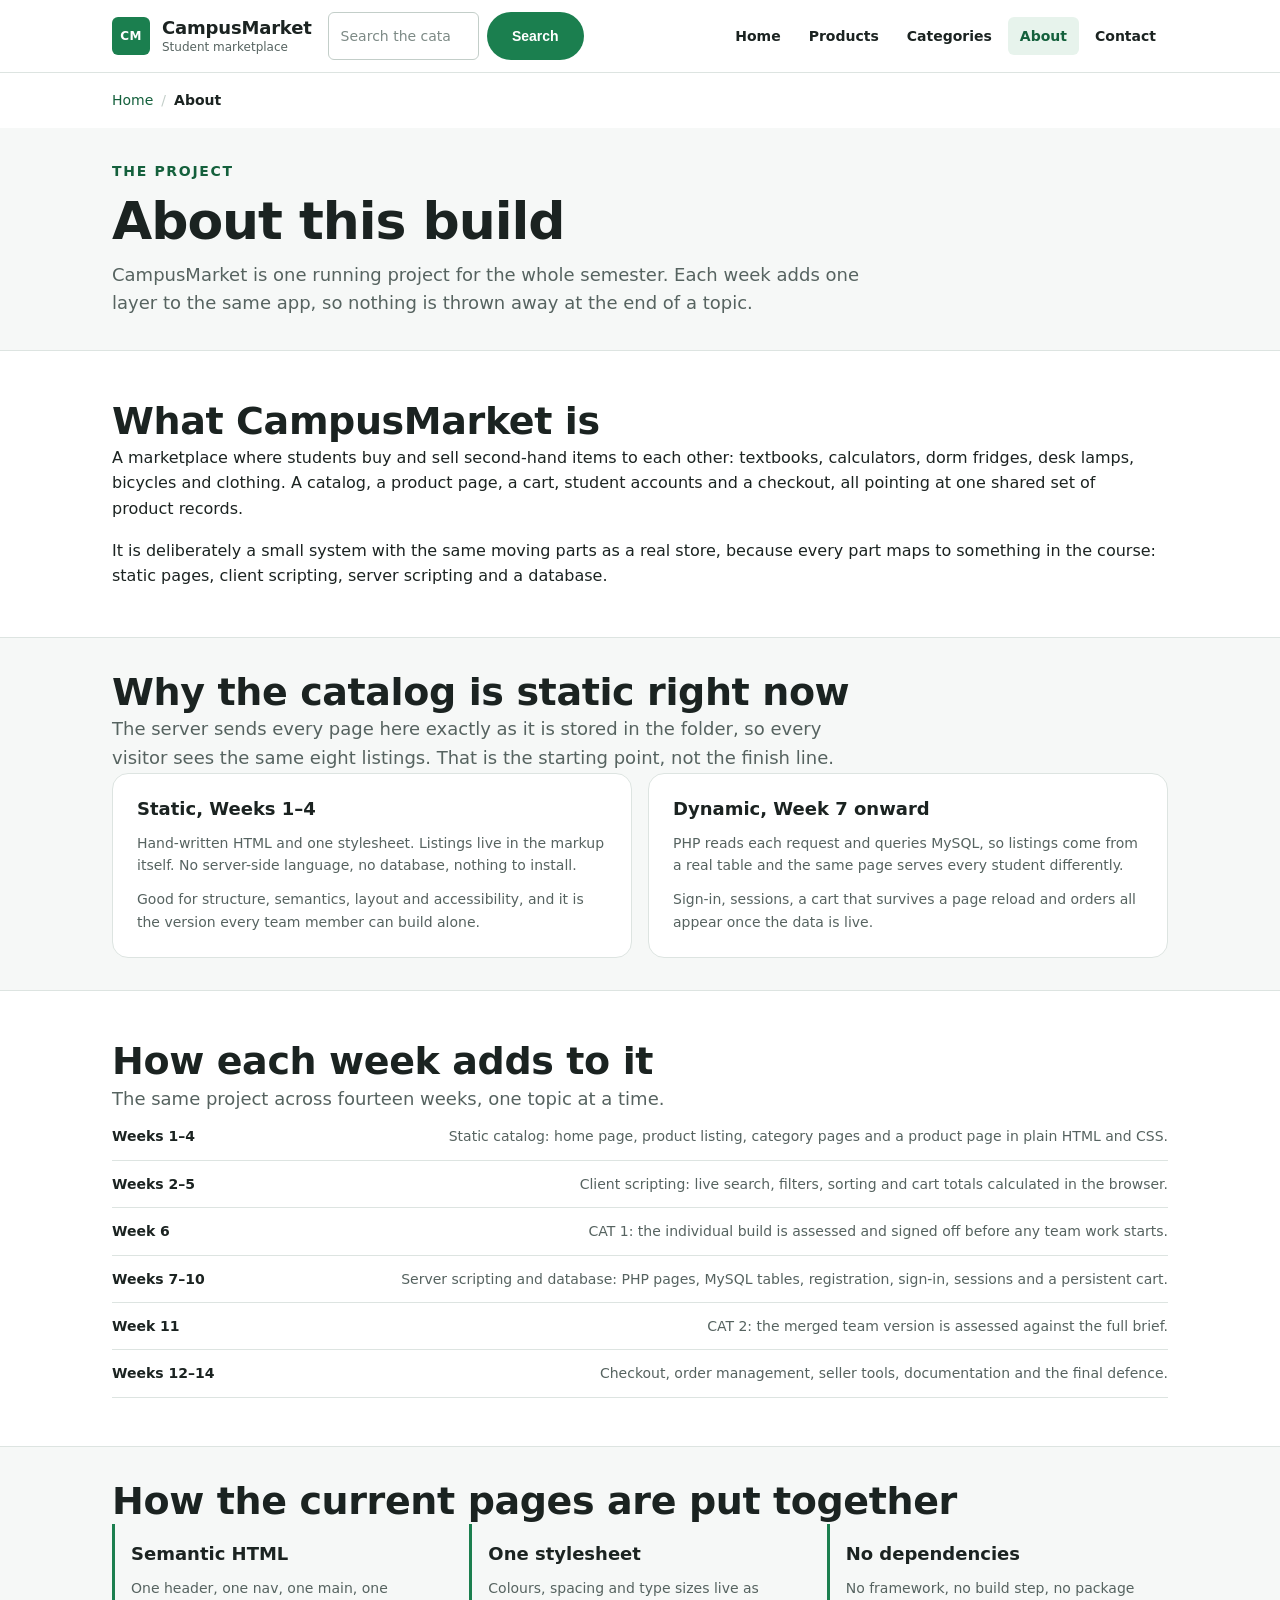
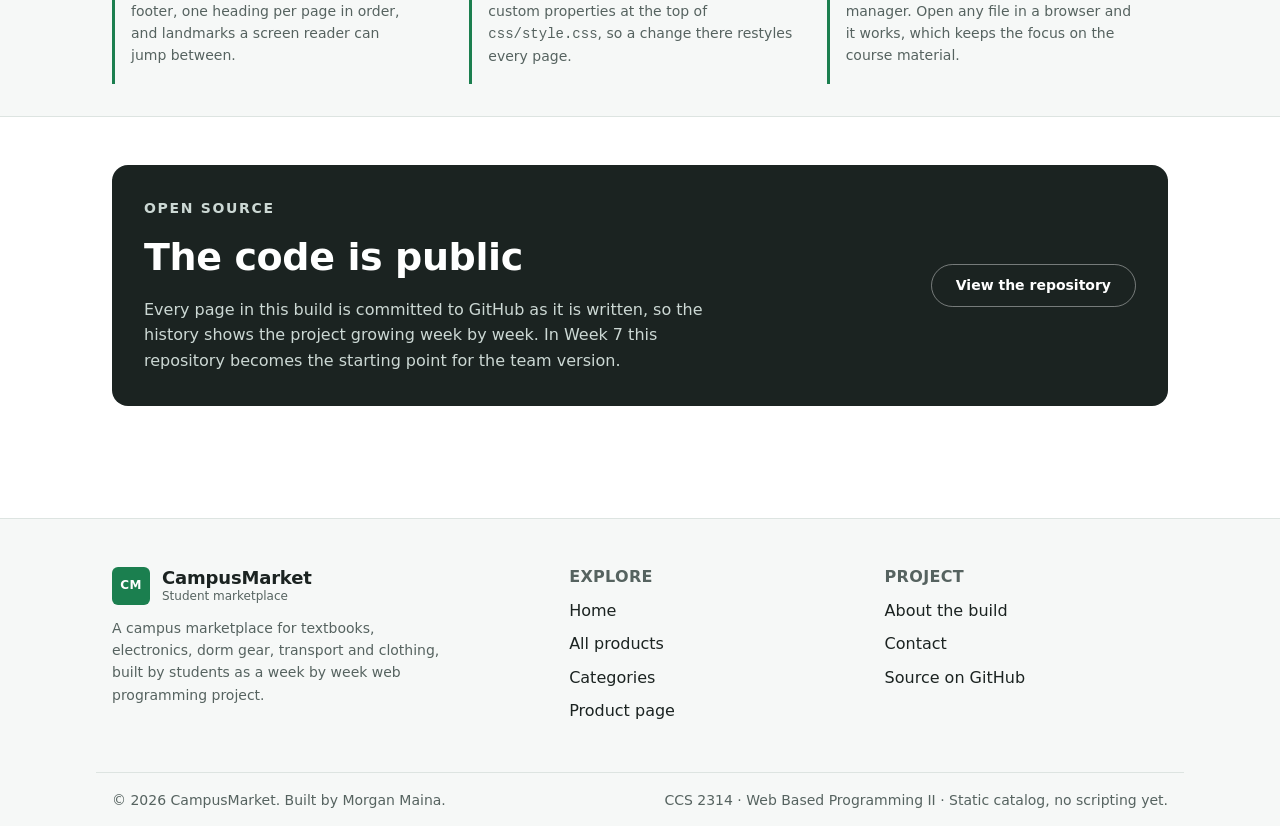
==== about.html @ 585a8e01 "CampusMarket: the Week 1-4 static catalog Initial commit of the rebuilt project: ten hand-written pa" ====
<!DOCTYPE html>
<html lang="en">
<head>
  <meta charset="utf-8">
  <meta name="viewport" content="width=device-width, initial-scale=1">
  <title>About the build | CampusMarket</title>
  <meta name="description" content="How CampusMarket is built week by week, and why the catalog is static HTML and CSS right now.">
  <link rel="stylesheet" href="css/style.css">
</head>
<body>
  <a class="skip-link" href="#main">Skip to main content</a>

  <header class="site-header">
    <div class="container site-header__inner">
      <a class="brand" href="index.html">
        <span class="brand__mark" aria-hidden="true">CM</span>
        <span>
          <span class="brand__name">CampusMarket</span>
          <span class="brand__tag">Student marketplace</span>
        </span>
      </a>

      <form class="header-search" role="search" action="products.html" method="get">
        <label class="visually-hidden" for="site-search">Search listings</label>
        <input class="input" id="site-search" name="q" type="search" placeholder="Search the catalog">
        <button class="btn btn--primary" type="submit">Search</button>
      </form>

      <nav class="site-nav" aria-label="Primary">
        <ul class="site-nav__list">
          <li><a class="site-nav__link" href="index.html">Home</a></li>
          <li><a class="site-nav__link" href="products.html">Products</a></li>
          <li><a class="site-nav__link" href="products.html#categories">Categories</a></li>
          <li><a class="site-nav__link" href="about.html" aria-current="page">About</a></li>
          <li><a class="site-nav__link" href="contact.html">Contact</a></li>
        </ul>
      </nav>
    </div>
  </header>

  <div class="container">
    <nav class="breadcrumb" aria-label="Breadcrumb">
      <ol class="breadcrumb__list">
        <li><a href="index.html">Home</a></li>
        <li aria-current="page">About</li>
      </ol>
    </nav>
  </div>

  <main id="main">
    <section class="page-head">
      <div class="container page-head__inner">
        <p class="eyebrow">The project</p>
        <h1>About this build</h1>
        <p class="lead">CampusMarket is one running project for the whole semester. Each week adds
          one layer to the same app, so nothing is thrown away at the end of a topic.</p>
      </div>
    </section>

    <section class="section" aria-labelledby="what-title">
      <div class="container">
        <h2 id="what-title">What CampusMarket is</h2>
        <div class="prose">
          <p>A marketplace where students buy and sell second-hand items to each other:
            textbooks, calculators, dorm fridges, desk lamps, bicycles and clothing. A catalog, a
            product page, a cart, student accounts and a checkout, all pointing at one shared set
            of product records.</p>
          <p>It is deliberately a small system with the same moving parts as a real store, because
            every part maps to something in the course: static pages, client scripting, server
            scripting and a database.</p>
        </div>
      </div>
    </section>

    <section class="section section--tight section--surface" aria-labelledby="static-title">
      <div class="container">
        <h2 id="static-title">Why the catalog is static right now</h2>
        <p class="lead">The server sends every page here exactly as it is stored in the folder, so
          every visitor sees the same eight listings. That is the starting point, not the finish
          line.</p>

        <div class="grid grid--2">
          <article class="card">
            <h3 class="card__title">Static, Weeks 1&ndash;4</h3>
            <p class="card__text">Hand-written HTML and one stylesheet. Listings live in the
              markup itself. No server-side language, no database, nothing to install.</p>
            <p class="card__text">Good for structure, semantics, layout and accessibility, and it
              is the version every team member can build alone.</p>
          </article>

          <article class="card">
            <h3 class="card__title">Dynamic, Week 7 onward</h3>
            <p class="card__text">PHP reads each request and queries MySQL, so listings come from
              a real table and the same page serves every student differently.</p>
            <p class="card__text">Sign-in, sessions, a cart that survives a page reload and orders
              all appear once the data is live.</p>
          </article>
        </div>
      </div>
    </section>

    <section class="section" aria-labelledby="roadmap-title">
      <div class="container">
        <h2 id="roadmap-title">How each week adds to it</h2>
        <p class="lead">The same project across fourteen weeks, one topic at a time.</p>

        <dl class="detail-list">
          <div>
            <dt>Weeks 1&ndash;4</dt>
            <dd>Static catalog: home page, product listing, category pages and a product page in plain HTML and CSS.</dd>
          </div>
          <div>
            <dt>Weeks 2&ndash;5</dt>
            <dd>Client scripting: live search, filters, sorting and cart totals calculated in the browser.</dd>
          </div>
          <div>
            <dt>Week 6</dt>
            <dd>CAT 1: the individual build is assessed and signed off before any team work starts.</dd>
          </div>
          <div>
            <dt>Weeks 7&ndash;10</dt>
            <dd>Server scripting and database: PHP pages, MySQL tables, registration, sign-in, sessions and a persistent cart.</dd>
          </div>
          <div>
            <dt>Week 11</dt>
            <dd>CAT 2: the merged team version is assessed against the full brief.</dd>
          </div>
          <div>
            <dt>Weeks 12&ndash;14</dt>
            <dd>Checkout, order management, seller tools, documentation and the final defence.</dd>
          </div>
        </dl>
      </div>
    </section>

    <section class="section section--tight section--surface" aria-labelledby="how-title">
      <div class="container">
        <h2 id="how-title">How the current pages are put together</h2>

        <div class="grid grid--3">
          <div class="promise">
            <p class="promise__title">Semantic HTML</p>
            <p class="promise__text">One header, one nav, one main, one footer, one heading per
              page in order, and landmarks a screen reader can jump between.</p>
          </div>
          <div class="promise">
            <p class="promise__title">One stylesheet</p>
            <p class="promise__text">Colours, spacing and type sizes live as custom properties at
              the top of <code>css/style.css</code>, so a change there restyles every page.</p>
          </div>
          <div class="promise">
            <p class="promise__title">No dependencies</p>
            <p class="promise__text">No framework, no build step, no package manager. Open any
              file in a browser and it works, which keeps the focus on the course material.</p>
          </div>
        </div>
      </div>
    </section>

    <section class="section" aria-labelledby="open-title">
      <div class="container">
        <div class="callout">
          <div class="stack">
            <p class="eyebrow">Open source</p>
            <h2 id="open-title">The code is public</h2>
            <p>Every page in this build is committed to GitHub as it is written, so the history
              shows the project growing week by week. In Week 7 this repository becomes the
              starting point for the team version.</p>
          </div>
          <a class="btn btn--secondary" href="https://github.com/webstar2005/campusmarket-Morgan-Maina">View the repository</a>
        </div>
      </div>
    </section>
  </main>

  <footer class="site-footer">
    <div class="container site-footer__inner">
      <div class="site-footer__about">
        <a class="brand" href="index.html">
          <span class="brand__mark" aria-hidden="true">CM</span>
          <span>
            <span class="brand__name">CampusMarket</span>
            <span class="brand__tag">Student marketplace</span>
          </span>
        </a>
        <p>A campus marketplace for textbooks, electronics, dorm gear, transport and
          clothing, built by students as a week by week web programming project.</p>
      </div>

      <nav aria-labelledby="footer-explore">
        <h2 id="footer-explore">Explore</h2>
        <ul>
          <li><a href="index.html">Home</a></li>
          <li><a href="products.html">All products</a></li>
          <li><a href="products.html#categories">Categories</a></li>
          <li><a href="product.html">Product page</a></li>
        </ul>
      </nav>

      <nav aria-labelledby="footer-project">
        <h2 id="footer-project">Project</h2>
        <ul>
          <li><a href="about.html">About the build</a></li>
          <li><a href="contact.html">Contact</a></li>
          <li><a href="https://github.com/webstar2005/campusmarket-Morgan-Maina">Source on GitHub</a></li>
        </ul>
      </nav>
    </div>

    <div class="container site-footer__bottom">
      <p>&copy; 2026 CampusMarket. Built by Morgan Maina.</p>
      <p>CCS 2314 &middot; Web Based Programming II &middot; Static catalog, no scripting yet.</p>
    </div>
  </footer>
</body>
</html>
---- css/style.css ----
:root {
  --color-bg: #ffffff;
  --color-surface: #f6f8f7;
  --color-surface-alt: #eef2f0;
  --color-border: #dde4e1;
  --color-border-strong: #c3cec9;
  --color-ink: #1b2321;
  --color-ink-muted: #566360;
  --color-ink-soft: #7d8a86;
  --color-primary: #1b7f4f;
  --color-primary-strong: #14603c;
  --color-primary-soft: #e7f3ec;
  --color-accent: #a8481a;
  --color-accent-soft: #fbeee6;
  --color-info-soft: #e6eefb;
  --color-info-ink: #1b3a5c;
  --color-focus: #0b4f97;
  --color-on-dark: #ffffff;
  --color-on-dark-muted: #ccd8d4;

  --font-sans: "Segoe UI", system-ui, -apple-system, "Helvetica Neue", Arial, sans-serif;

  --step--1: 0.875rem;
  --step-0: 1rem;
  --step-1: 1.125rem;
  --step-2: 1.375rem;
  --step-3: clamp(1.5rem, 1.28rem + 1.1vw, 1.75rem);
  --step-4: clamp(1.75rem, 1.42rem + 1.65vw, 2.375rem);
  --step-5: clamp(2.125rem, 1.6rem + 2.6vw, 3.25rem);

  --space-1: 0.25rem;
  --space-2: 0.5rem;
  --space-3: 0.75rem;
  --space-4: 1rem;
  --space-5: 1.5rem;
  --space-6: 2rem;
  --space-7: 3rem;
  --space-8: 4rem;

  --radius-sm: 0.375rem;
  --radius: 0.625rem;
  --radius-lg: 1rem;
  --radius-pill: 999px;

  --shadow-sm: 0 1px 2px rgba(27, 35, 33, 0.08);
  --shadow-md: 0 6px 16px rgba(27, 35, 33, 0.08);
  --shadow-lg: 0 14px 32px rgba(27, 35, 33, 0.1);

  --container: 68rem;
  --measure: 66ch;
  --transition: 160ms ease;
}

*,
*::before,
*::after {
  box-sizing: border-box;
}

* {
  margin: 0;
}

html {
  -webkit-text-size-adjust: 100%;
  scroll-behavior: smooth;
}

@media (prefers-reduced-motion: reduce) {
  html {
    scroll-behavior: auto;
  }

  *,
  *::before,
  *::after {
    transition-duration: 0.01ms !important;
  }
}

body {
  min-height: 100vh;
  display: flex;
  flex-direction: column;
  background: var(--color-bg);
  color: var(--color-ink);
  font-family: var(--font-sans);
  font-size: var(--step-0);
  line-height: 1.6;
}

main {
  flex: 1 0 auto;
}

img,
svg {
  display: block;
  max-width: 100%;
  height: auto;
}

a {
  color: var(--color-primary-strong);
  text-underline-offset: 0.2em;
}

a:hover {
  color: var(--color-primary);
}

:focus-visible {
  outline: 3px solid var(--color-focus);
  outline-offset: 2px;
  border-radius: var(--radius-sm);
}

h1,
h2,
h3,
h4 {
  line-height: 1.2;
  font-weight: 700;
  text-wrap: balance;
}

h1 {
  font-size: var(--step-5);
  letter-spacing: -0.02em;
}

h2 {
  font-size: var(--step-4);
  letter-spacing: -0.01em;
}

h3 {
  font-size: var(--step-2);
}

h4 {
  font-size: var(--step-1);
}

p {
  text-wrap: pretty;
}

.lead {
  max-width: var(--measure);
  font-size: var(--step-1);
  color: var(--color-ink-muted);
}

.prose > * + * {
  margin-top: var(--space-4);
}

.prose h2,
.prose h3 {
  margin-top: var(--space-6);
}

.prose ul {
  padding-left: 1.25rem;
}

.eyebrow {
  font-size: var(--step--1);
  font-weight: 700;
  letter-spacing: 0.12em;
  text-transform: uppercase;
  color: var(--color-primary-strong);
}

.text-muted {
  color: var(--color-ink-muted);
}

.container {
  width: 100%;
  max-width: var(--container);
  margin-inline: auto;
  padding-inline: var(--space-4);
}

.section {
  padding-block: var(--space-7);
}

.section--tight {
  padding-block: var(--space-6);
}

.section--surface {
  background: var(--color-surface);
  border-block: 1px solid var(--color-border);
}

.section__head {
  max-width: var(--measure);
  display: grid;
  gap: var(--space-2);
  margin-bottom: var(--space-5);
}

.section__head p {
  color: var(--color-ink-muted);
}

.section__head--split {
  max-width: none;
  display: flex;
  flex-wrap: wrap;
  align-items: end;
  justify-content: space-between;
  gap: var(--space-4);
}

.grid {
  display: grid;
  gap: var(--space-4);
}

.grid--2 {
  grid-template-columns: repeat(auto-fit, minmax(17rem, 1fr));
}

.grid--3 {
  grid-template-columns: repeat(auto-fit, minmax(15rem, 1fr));
}

.grid--4 {
  grid-template-columns: repeat(auto-fit, minmax(13rem, 1fr));
}

.stack > * + * {
  margin-top: var(--space-4);
}

.cluster {
  display: flex;
  flex-wrap: wrap;
  align-items: center;
  gap: var(--space-3);
  padding: 0;
  list-style: none;
}

.title-sm {
  font-size: var(--step-1);
  font-weight: 700;
}

.page-head {
  background: var(--color-surface);
  border-bottom: 1px solid var(--color-border);
}

.page-head__inner {
  display: grid;
  gap: var(--space-2);
  padding-block: var(--space-6);
}

.results-bar {
  display: flex;
  flex-wrap: wrap;
  align-items: center;
  justify-content: space-between;
  gap: var(--space-3);
  padding-block: var(--space-4);
  color: var(--color-ink-muted);
  font-size: var(--step--1);
}

.filters {
  display: grid;
  grid-template-columns: repeat(auto-fit, minmax(12rem, 1fr));
  align-items: end;
  gap: var(--space-4);
  padding: var(--space-4);
  background: var(--color-surface);
  border: 1px solid var(--color-border);
  border-radius: var(--radius-lg);
}

.filters__actions {
  display: flex;
  flex-wrap: wrap;
  gap: var(--space-2);
}

.skip-link {
  position: absolute;
  top: -6rem;
  left: var(--space-4);
  z-index: 20;
  padding: var(--space-3) var(--space-4);
  border-radius: var(--radius);
  background: var(--color-ink);
  color: var(--color-on-dark);
  font-weight: 700;
  text-decoration: none;
}

.skip-link:focus {
  top: var(--space-3);
  color: var(--color-on-dark);
}

.visually-hidden {
  position: absolute;
  width: 1px;
  height: 1px;
  margin: -1px;
  padding: 0;
  overflow: hidden;
  clip: rect(0 0 0 0);
  white-space: nowrap;
  border: 0;
}

.site-header {
  position: sticky;
  top: 0;
  z-index: 5;
  background: var(--color-bg);
  border-bottom: 1px solid var(--color-border);
}

.site-header__inner {
  display: flex;
  flex-wrap: wrap;
  align-items: center;
  gap: var(--space-4);
  padding-block: var(--space-3);
}

.brand {
  display: flex;
  align-items: center;
  gap: var(--space-3);
  color: var(--color-ink);
  text-decoration: none;
}

.brand__mark {
  width: 2.375rem;
  height: 2.375rem;
  display: grid;
  place-items: center;
  border-radius: var(--radius-sm);
  background: var(--color-primary);
  color: var(--color-on-dark);
  font-size: 0.75rem;
  font-weight: 800;
  letter-spacing: 0.04em;
}

.brand__name {
  display: block;
  font-size: var(--step-1);
  font-weight: 800;
  letter-spacing: -0.01em;
  line-height: 1.25;
}

.brand__tag {
  display: block;
  font-size: 0.75rem;
  font-weight: 500;
  color: var(--color-ink-muted);
  line-height: 1.25;
}

.site-nav {
  margin-inline-start: auto;
}

.site-nav__list {
  display: flex;
  flex-wrap: wrap;
  gap: var(--space-1);
  padding: 0;
  list-style: none;
}

.site-nav__link {
  display: block;
  padding: var(--space-2) var(--space-3);
  border-radius: var(--radius-sm);
  color: var(--color-ink);
  font-size: var(--step--1);
  font-weight: 600;
  text-decoration: none;
}

.site-nav__link:hover {
  background: var(--color-surface-alt);
  color: var(--color-ink);
}

.site-nav__link[aria-current="page"] {
  background: var(--color-primary-soft);
  color: var(--color-primary-strong);
}

.header-search {
  display: flex;
  gap: var(--space-2);
  width: 100%;
}

@media (min-width: 64rem) {
  .header-search {
    width: 16rem;
  }
}

.btn {
  display: inline-flex;
  align-items: center;
  justify-content: center;
  gap: var(--space-2);
  padding: var(--space-3) var(--space-5);
  border: 1px solid transparent;
  border-radius: var(--radius-pill);
  font-size: var(--step--1);
  font-weight: 700;
  line-height: 1.2;
  text-decoration: none;
  cursor: pointer;
  transition: background-color var(--transition), color var(--transition),
    border-color var(--transition), transform var(--transition);
}

.btn:active {
  transform: translateY(1px);
}

.btn--primary {
  background: var(--color-primary);
  color: var(--color-on-dark);
}

.btn--primary:hover {
  background: var(--color-primary-strong);
  color: var(--color-on-dark);
}

.btn--secondary {
  background: var(--color-bg);
  border-color: var(--color-border-strong);
  color: var(--color-primary-strong);
}

.btn--secondary:hover {
  background: var(--color-surface-alt);
  color: var(--color-primary-strong);
}

.btn--ghost {
  background: transparent;
  border-color: var(--color-border);
  color: var(--color-ink);
}

.btn--ghost:hover {
  background: var(--color-surface-alt);
  color: var(--color-ink);
}

.hero {
  background: linear-gradient(180deg, var(--color-primary-soft), var(--color-bg));
  border-bottom: 1px solid var(--color-border);
}

.hero__inner {
  display: grid;
  gap: var(--space-6);
  align-items: center;
  padding-block: var(--space-7);
}

@media (min-width: 60rem) {
  .hero__inner {
    grid-template-columns: 1.1fr 0.9fr;
  }
}

.hero__content {
  display: grid;
  gap: var(--space-4);
  justify-items: start;
}

.hero h1 {
  max-width: 17ch;
}

.hero__actions {
  display: flex;
  flex-wrap: wrap;
  gap: var(--space-3);
}

.hero__stats {
  display: flex;
  flex-wrap: wrap;
  gap: var(--space-5);
  padding: 0;
  color: var(--color-ink-muted);
  list-style: none;
}

.stat__value {
  display: block;
  color: var(--color-ink);
  font-size: var(--step-3);
  font-weight: 800;
  letter-spacing: -0.02em;
  line-height: 1.2;
}

.stat__label {
  font-size: var(--step--1);
}

.hero__panel {
  display: grid;
  gap: var(--space-3);
  padding: var(--space-4);
  background: var(--color-bg);
  border: 1px solid var(--color-border);
  border-radius: var(--radius-lg);
  box-shadow: var(--shadow-md);
}

.hero__panel-bar {
  display: flex;
  align-items: center;
  gap: var(--space-2);
  font-size: var(--step--1);
  color: var(--color-ink-muted);
}

.hero__panel-bar::before {
  content: "";
  width: 0.5rem;
  height: 0.5rem;
  border-radius: 50%;
  background: var(--color-border-strong);
}

.hero__panel-body {
  display: grid;
  gap: var(--space-2);
  padding-top: var(--space-2);
  border-top: 1px solid var(--color-border);
}

.media {
  position: relative;
  display: grid;
  place-items: center;
  aspect-ratio: 4 / 3;
  padding: var(--space-4);
  border-radius: var(--radius);
  background: var(--color-surface-alt);
  color: var(--color-ink-muted);
  font-size: 0.75rem;
  font-weight: 700;
  letter-spacing: 0.1em;
  text-align: center;
  text-transform: uppercase;
}

.media--electronics {
  background: linear-gradient(135deg, #e9f0fb, #d5e3f7);
  color: var(--color-info-ink);
}

.media--textbooks {
  background: linear-gradient(135deg, #fdf1e2, #f8e2c8);
  color: #7a4a15;
}

.media--dorm-living {
  background: linear-gradient(135deg, #eaf2e7, #dae8d5);
  color: #2f5a2a;
}

.media--transport {
  background: linear-gradient(135deg, #fdeaea, #f7d6d6);
  color: #8c2f2f;
}

.media--clothing {
  background: linear-gradient(135deg, #f3eaf7, #e7d9f0);
  color: #5a2f6b;
}

.card {
  display: grid;
  gap: var(--space-3);
  align-content: start;
  padding: var(--space-5);
  background: var(--color-bg);
  border: 1px solid var(--color-border);
  border-radius: var(--radius-lg);
}

.card--flush {
  padding: 0;
  overflow: hidden;
}

.card__title {
  font-size: var(--step-1);
}

.card__text {
  color: var(--color-ink-muted);
  font-size: var(--step--1);
}

.card__link {
  color: var(--color-primary-strong);
  font-size: var(--step--1);
  font-weight: 700;
  text-decoration: none;
}

.card__link::after {
  content: " \2192";
}

.card__link:hover {
  text-decoration: underline;
}

.card--link {
  transition: box-shadow var(--transition), border-color var(--transition);
}

.card--link:hover {
  border-color: var(--color-border-strong);
  box-shadow: var(--shadow-md);
}

.feature__icon {
  width: 2.75rem;
  height: 2.75rem;
  display: grid;
  place-items: center;
  border-radius: var(--radius);
  background: var(--color-primary-soft);
  color: var(--color-primary-strong);
  font-size: var(--step-0);
  font-weight: 800;
}

.chip {
  display: inline-block;
  padding: 0.15rem 0.6rem;
  border-radius: var(--radius-pill);
  background: var(--color-surface-alt);
  color: var(--color-ink-muted);
  font-size: 0.75rem;
  font-weight: 700;
  letter-spacing: 0.04em;
  text-transform: uppercase;
  text-decoration: none;
  white-space: nowrap;
}

a.chip:hover {
  background: var(--color-border);
  color: var(--color-ink);
}

a.chip--primary:hover {
  background: var(--color-border);
  color: var(--color-primary-strong);
}

.chip--primary {
  background: var(--color-primary-soft);
  color: var(--color-primary-strong);
}

.chip--info {
  background: var(--color-info-soft);
  color: var(--color-info-ink);
}

.chip--sale {
  background: var(--color-accent-soft);
  color: var(--color-accent);
}

.category-card {
  display: grid;
  gap: var(--space-3);
  padding: var(--space-4);
  color: inherit;
  text-decoration: none;
  background: var(--color-bg);
  border: 1px solid var(--color-border);
  border-radius: var(--radius-lg);
  transition: box-shadow var(--transition), border-color var(--transition);
}

.category-card:hover {
  border-color: var(--color-primary);
  box-shadow: var(--shadow-md);
}

.category-card__name {
  font-size: var(--step-1);
  font-weight: 700;
}

.category-card__meta {
  color: var(--color-ink-muted);
  font-size: var(--step--1);
}

.product-card {
  display: grid;
  gap: var(--space-3);
}

.product-card__body {
  display: grid;
  gap: var(--space-1);
}

.product-card__title {
  font-size: var(--step-1);
  line-height: 1.35;
}

.product-card__title a {
  color: inherit;
  text-decoration: none;
}

.product-card__title a:hover {
  color: var(--color-primary-strong);
  text-decoration: underline;
}

.product-card__meta {
  color: var(--color-ink-muted);
  font-size: 0.75rem;
}

.product-card__excerpt {
  color: var(--color-ink-muted);
  font-size: var(--step--1);
}

.price {
  font-size: var(--step-1);
  font-weight: 800;
  letter-spacing: -0.01em;
}

.price__was {
  margin-inline-end: var(--space-2);
  color: var(--color-ink-soft);
  font-size: var(--step--1);
  font-weight: 500;
  text-decoration: line-through;
}

.product-layout {
  display: grid;
  gap: var(--space-6);
}

@media (min-width: 56rem) {
  .product-layout {
    grid-template-columns: 1fr 1fr;
    align-items: start;
  }
}

.product-media {
  display: grid;
  gap: var(--space-2);
}

.media--large {
  aspect-ratio: 1 / 1;
  font-size: var(--step-0);
  letter-spacing: 0.12em;
}

.buy-box {
  position: sticky;
  top: 5rem;
  display: grid;
  gap: var(--space-4);
  padding: var(--space-5);
  background: var(--color-surface);
  border: 1px solid var(--color-border);
  border-radius: var(--radius-lg);
}

.detail-list {
  display: grid;
}

.detail-list > div {
  display: flex;
  flex-wrap: wrap;
  justify-content: space-between;
  gap: var(--space-4);
  padding-block: var(--space-3);
  border-bottom: 1px solid var(--color-border);
}

.detail-list dt {
  font-size: var(--step--1);
  font-weight: 600;
}

.detail-list dd {
  color: var(--color-ink-muted);
  font-size: var(--step--1);
  text-align: right;
}

.breadcrumb {
  padding-block: var(--space-4);
}

.breadcrumb__list {
  display: flex;
  flex-wrap: wrap;
  align-items: center;
  gap: var(--space-2);
  padding: 0;
  list-style: none;
  color: var(--color-ink-muted);
  font-size: var(--step--1);
}

.breadcrumb__list li::after {
  content: "/";
  margin-inline-start: var(--space-2);
  color: var(--color-border-strong);
}

.breadcrumb__list li:last-child::after {
  content: none;
}

.breadcrumb a {
  text-decoration: none;
}

.breadcrumb a:hover {
  text-decoration: underline;
}

.breadcrumb [aria-current="page"] {
  color: var(--color-ink);
  font-weight: 600;
}

.pagination {
  display: flex;
  flex-wrap: wrap;
  align-items: center;
  gap: var(--space-2);
  padding: 0;
  list-style: none;
}

.pagination__link {
  min-width: 2.5rem;
  height: 2.5rem;
  display: grid;
  place-items: center;
  padding-inline: var(--space-3);
  border: 1px solid var(--color-border);
  border-radius: var(--radius-sm);
  color: var(--color-ink);
  font-size: var(--step--1);
  font-weight: 600;
  text-decoration: none;
}

.pagination__link:hover {
  background: var(--color-surface-alt);
  color: var(--color-ink);
}

.pagination__link[aria-current="page"] {
  background: var(--color-primary);
  border-color: var(--color-primary);
  color: var(--color-on-dark);
}

.pagination--center {
  justify-content: center;
}

.pagination__item--disabled .pagination__link {
  color: var(--color-ink-soft);
  pointer-events: none;
}

.notice {
  display: grid;
  gap: var(--space-2);
  padding: var(--space-4);
  background: var(--color-surface);
  border: 1px solid var(--color-border);
  border-left: 4px solid var(--color-primary);
  border-radius: var(--radius);
}

.notice__title {
  font-weight: 700;
}

.notice p {
  color: var(--color-ink-muted);
  font-size: var(--step--1);
}

.notice--info {
  border-left-color: var(--color-info-ink);
}

.notice--warning {
  border-left-color: var(--color-accent);
}

.field {
  display: grid;
  gap: var(--space-2);
}

.field__label {
  font-size: var(--step--1);
  font-weight: 600;
}

.field__hint {
  color: var(--color-ink-muted);
  font-size: 0.8125rem;
}

.input,
.select,
.textarea {
  width: 100%;
  padding: var(--space-3);
  border: 1px solid var(--color-border-strong);
  border-radius: var(--radius-sm);
  background: var(--color-bg);
  color: var(--color-ink);
  font: inherit;
  font-size: var(--step--1);
}

.textarea {
  min-height: 9rem;
  resize: vertical;
}

.input::placeholder {
  color: var(--color-ink-soft);
}

.input:focus,
.select:focus,
.textarea:focus {
  border-color: var(--color-primary);
}

.select {
  appearance: none;
  padding-right: 2.5rem;
  background-image: url("data:image/svg+xml,%3Csvg xmlns='http://www.w3.org/2000/svg' viewBox='0 0 12 8'%3E%3Cpath fill='%23566360' d='M1 1.5 6 6.5l5-5'/%3E%3C/svg%3E");
  background-repeat: no-repeat;
  background-position: right var(--space-3) center;
  background-size: 0.75rem;
}

.callout {
  display: grid;
  gap: var(--space-4);
  justify-items: start;
  padding: var(--space-6);
  border-radius: var(--radius-lg);
  background: var(--color-ink);
  color: var(--color-on-dark);
}

@media (min-width: 52rem) {
  .callout {
    grid-template-columns: 1fr auto;
    align-items: center;
  }
}

.callout h2 {
  color: var(--color-on-dark);
}

.callout p {
  max-width: 56ch;
  color: var(--color-on-dark-muted);
}

.callout .btn--secondary {
  background: transparent;
  border-color: rgba(255, 255, 255, 0.4);
  color: var(--color-on-dark);
}

.callout .btn--secondary:hover {
  background: rgba(255, 255, 255, 0.12);
  color: var(--color-on-dark);
}

.promise {
  display: grid;
  gap: var(--space-2);
  align-content: start;
  padding: var(--space-4);
  border-left: 3px solid var(--color-primary);
}

.promise__title {
  font-size: var(--step-1);
  font-weight: 700;
}

.promise__text {
  color: var(--color-ink-muted);
  font-size: var(--step--1);
}

.site-footer {
  margin-top: var(--space-8);
  background: var(--color-surface);
  border-top: 1px solid var(--color-border);
}

.site-footer__inner {
  display: grid;
  gap: var(--space-6);
  padding-block: var(--space-7);
}

@media (min-width: 52rem) {
  .site-footer__inner {
    grid-template-columns: 1.5fr 1fr 1fr;
  }
}

.site-footer h2 {
  margin-bottom: var(--space-3);
  font-size: var(--step-0);
  letter-spacing: 0.02em;
  text-transform: uppercase;
  color: var(--color-ink-muted);
}

.site-footer__about p {
  max-width: 40ch;
  margin-top: var(--space-3);
  color: var(--color-ink-muted);
  font-size: var(--step--1);
}

.site-footer ul {
  display: grid;
  gap: var(--space-2);
  padding: 0;
  list-style: none;
}

.site-footer a {
  color: var(--color-ink);
  text-decoration: none;
}

.site-footer a:hover {
  color: var(--color-primary-strong);
  text-decoration: underline;
}

.site-footer__bottom {
  display: flex;
  flex-wrap: wrap;
  justify-content: space-between;
  gap: var(--space-3);
  padding-block: var(--space-4);
  border-top: 1px solid var(--color-border);
  color: var(--color-ink-muted);
  font-size: var(--step--1);
}
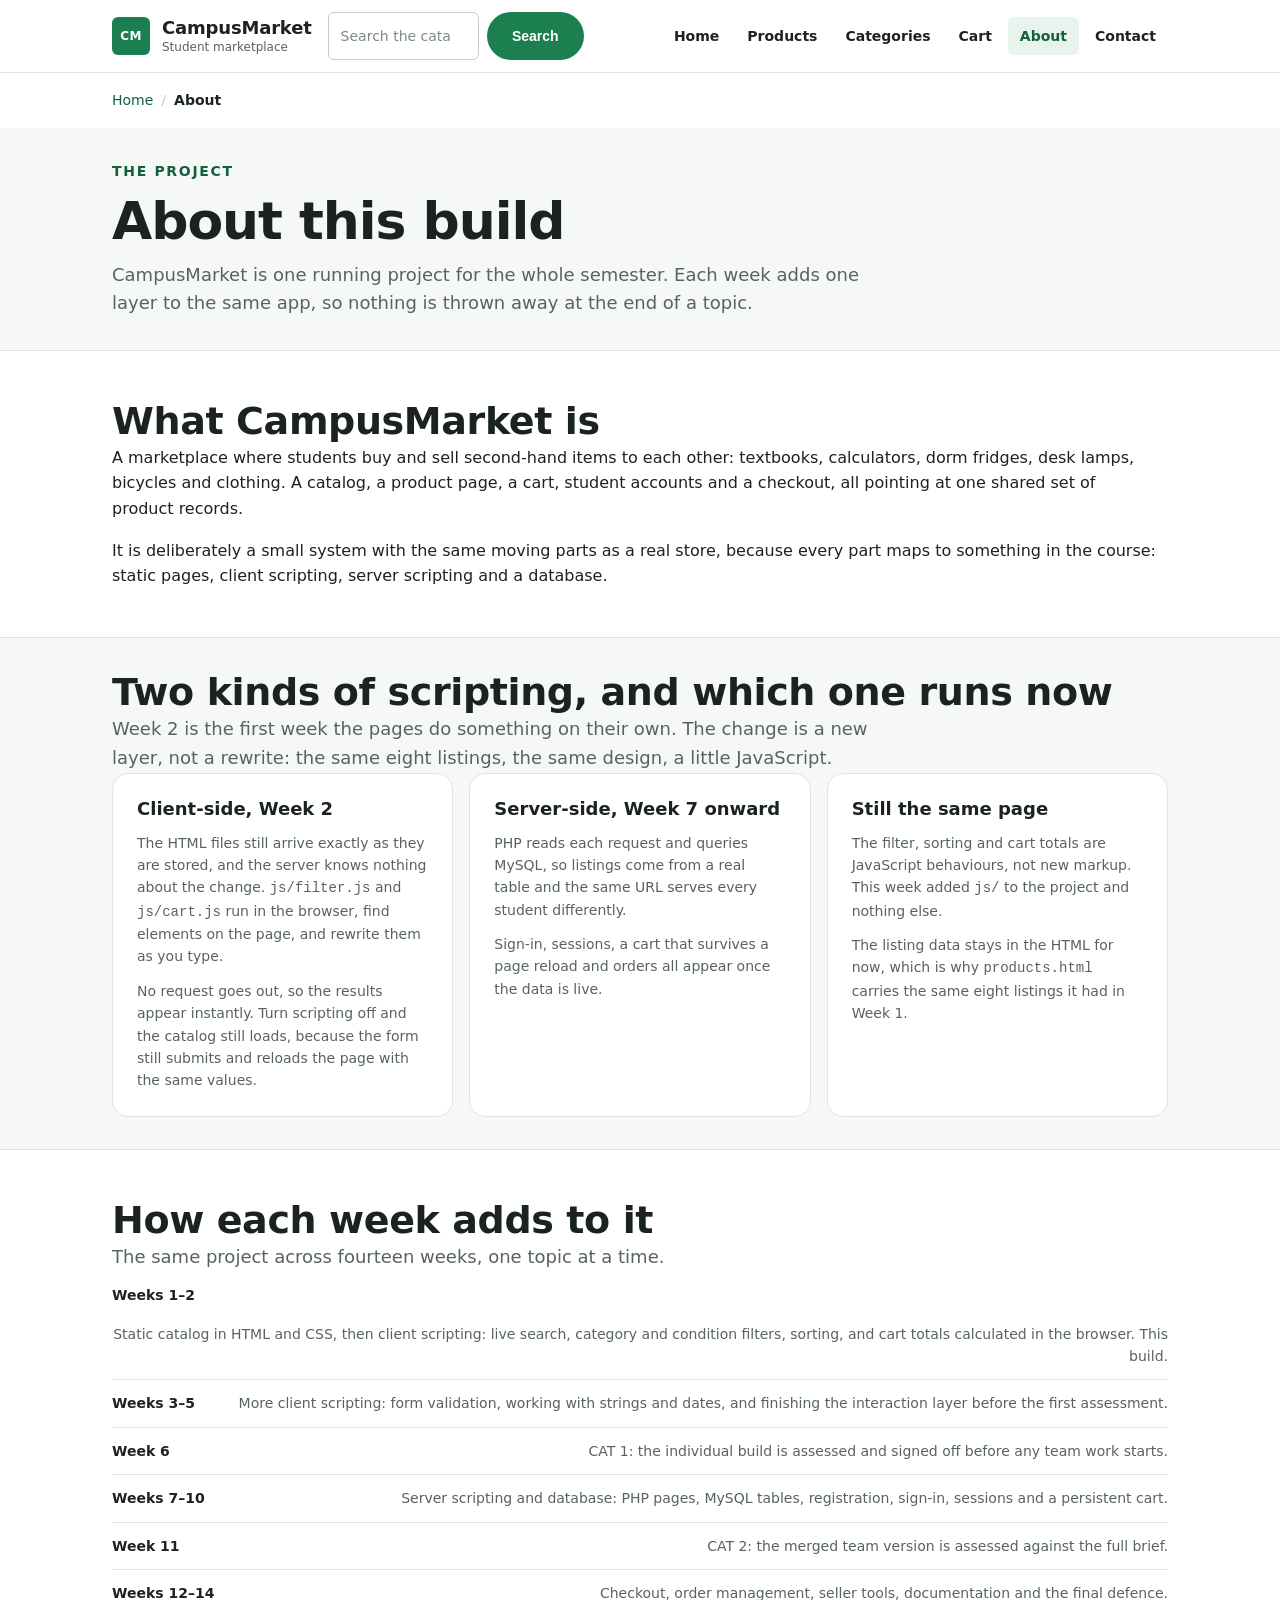
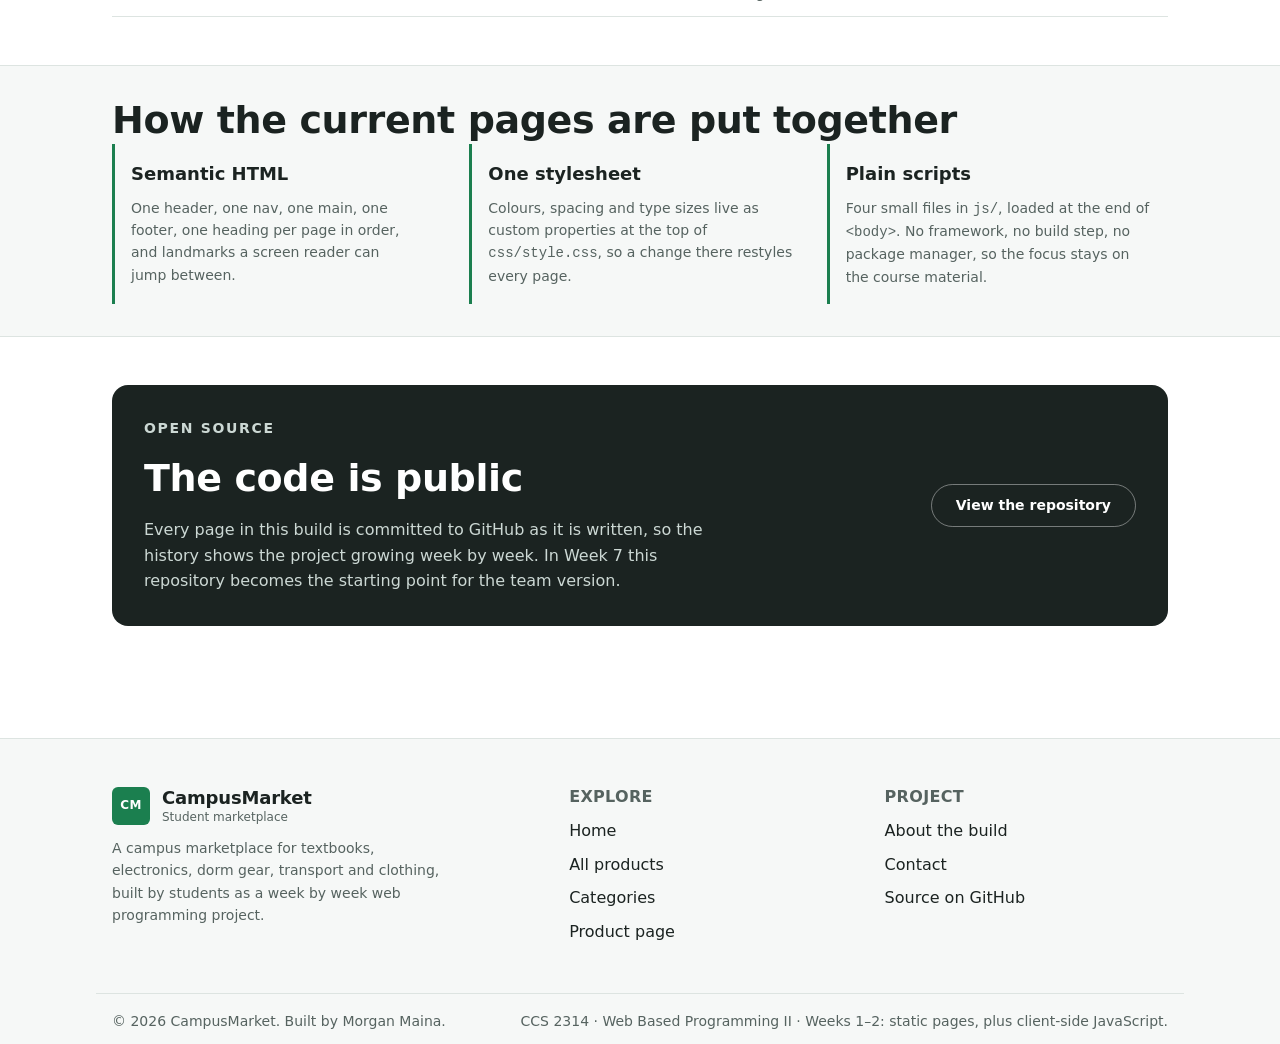
==== commit 7184acac: "CampusMarket: Week 2 client-side filtering and cart maths Second stage of the build: the same eleven" ====
--- a/about.html
+++ b/about.html
@@ -4,7 +4,7 @@
   <meta charset="utf-8">
   <meta name="viewport" content="width=device-width, initial-scale=1">
   <title>About the build | CampusMarket</title>
-  <meta name="description" content="How CampusMarket is built week by week, and why the catalog is static HTML and CSS right now.">
+    <meta name="description" content="How CampusMarket is built week by week: static HTML and CSS from Week 1, then client-side JavaScript for filtering and cart totals in Week 2.">
   <link rel="stylesheet" href="css/style.css">
 </head>
 <body>
@@ -31,6 +31,7 @@
           <li><a class="site-nav__link" href="index.html">Home</a></li>
           <li><a class="site-nav__link" href="products.html">Products</a></li>
           <li><a class="site-nav__link" href="products.html#categories">Categories</a></li>
+          <li><a class="site-nav__link" href="cart.html">Cart</a></li>
           <li><a class="site-nav__link" href="about.html" aria-current="page">About</a></li>
           <li><a class="site-nav__link" href="contact.html">Contact</a></li>
         </ul>
@@ -74,27 +75,38 @@
 
     <section class="section section--tight section--surface" aria-labelledby="static-title">
       <div class="container">
-        <h2 id="static-title">Why the catalog is static right now</h2>
-        <p class="lead">The server sends every page here exactly as it is stored in the folder, so
-          every visitor sees the same eight listings. That is the starting point, not the finish
-          line.</p>
-
-        <div class="grid grid--2">
+        <h2 id="static-title">Two kinds of scripting, and which one runs now</h2>
+        <p class="lead">Week 2 is the first week the pages do something on their own. The change is
+          a new layer, not a rewrite: the same eight listings, the same design, a little
+          JavaScript.</p>
+
+        <div class="grid grid--3">
           <article class="card">
-            <h3 class="card__title">Static, Weeks 1&ndash;4</h3>
-            <p class="card__text">Hand-written HTML and one stylesheet. Listings live in the
-              markup itself. No server-side language, no database, nothing to install.</p>
-            <p class="card__text">Good for structure, semantics, layout and accessibility, and it
-              is the version every team member can build alone.</p>
+            <h3 class="card__title">Client-side, Week 2</h3>
+            <p class="card__text">The HTML files still arrive exactly as they are stored, and the
+              server knows nothing about the change. <code>js/filter.js</code> and
+              <code>js/cart.js</code> run in the browser, find elements on the page, and rewrite
+              them as you type.</p>
+            <p class="card__text">No request goes out, so the results appear instantly. Turn
+              scripting off and the catalog still loads, because the form still submits and
+              reloads the page with the same values.</p>
           </article>
 
           <article class="card">
-            <h3 class="card__title">Dynamic, Week 7 onward</h3>
+            <h3 class="card__title">Server-side, Week 7 onward</h3>
             <p class="card__text">PHP reads each request and queries MySQL, so listings come from
-              a real table and the same page serves every student differently.</p>
+              a real table and the same URL serves every student differently.</p>
             <p class="card__text">Sign-in, sessions, a cart that survives a page reload and orders
               all appear once the data is live.</p>
           </article>
+
+          <article class="card">
+            <h3 class="card__title">Still the same page</h3>
+            <p class="card__text">The filter, sorting and cart totals are JavaScript behaviours, not
+              new markup. This week added <code>js/</code> to the project and nothing else.</p>
+            <p class="card__text">The listing data stays in the HTML for now, which is why
+              <code>products.html</code> carries the same eight listings it had in Week 1.</p>
+          </article>
         </div>
       </div>
     </section>
@@ -106,12 +118,14 @@
 
         <dl class="detail-list">
           <div>
-            <dt>Weeks 1&ndash;4</dt>
-            <dd>Static catalog: home page, product listing, category pages and a product page in plain HTML and CSS.</dd>
-          </div>
-          <div>
-            <dt>Weeks 2&ndash;5</dt>
-            <dd>Client scripting: live search, filters, sorting and cart totals calculated in the browser.</dd>
+            <dt>Weeks 1&ndash;2</dt>
+            <dd>Static catalog in HTML and CSS, then client scripting: live search, category and
+              condition filters, sorting, and cart totals calculated in the browser. This build.</dd>
+          </div>
+          <div>
+            <dt>Weeks 3&ndash;5</dt>
+            <dd>More client scripting: form validation, working with strings and dates, and
+              finishing the interaction layer before the first assessment.</dd>
           </div>
           <div>
             <dt>Week 6</dt>
@@ -149,9 +163,10 @@
               the top of <code>css/style.css</code>, so a change there restyles every page.</p>
           </div>
           <div class="promise">
-            <p class="promise__title">No dependencies</p>
-            <p class="promise__text">No framework, no build step, no package manager. Open any
-              file in a browser and it works, which keeps the focus on the course material.</p>
+            <p class="promise__title">Plain scripts</p>
+            <p class="promise__text">Four small files in <code>js/</code>, loaded at the end of
+              <code>&lt;body&gt;</code>. No framework, no build step, no package manager, so the
+              focus stays on the course material.</p>
           </div>
         </div>
       </div>
@@ -209,7 +224,7 @@
 
     <div class="container site-footer__bottom">
       <p>&copy; 2026 CampusMarket. Built by Morgan Maina.</p>
-      <p>CCS 2314 &middot; Web Based Programming II &middot; Static catalog, no scripting yet.</p>
+      <p>CCS 2314 &middot; Web Based Programming II &middot; Weeks 1&ndash;2: static pages, plus client-side JavaScript.</p>
     </div>
   </footer>
 </body>
--- a/css/style.css
+++ b/css/style.css
@@ -834,6 +834,45 @@
   text-align: right;
 }
 
+.cart-layout {
+  display: grid;
+  gap: var(--space-6);
+}
+
+@media (min-width: 60rem) {
+  .cart-layout {
+    grid-template-columns: 1.6fr 1fr;
+    align-items: start;
+  }
+}
+
+.cart-item {
+  display: grid;
+  gap: var(--space-4);
+  align-items: start;
+  padding: var(--space-4);
+  background: var(--color-bg);
+  border: 1px solid var(--color-border);
+  border-radius: var(--radius-lg);
+}
+
+@media (min-width: 48rem) {
+  .cart-item {
+    grid-template-columns: 8rem 1fr auto;
+  }
+}
+
+.cart-item__media {
+  aspect-ratio: 1 / 1;
+  max-width: 8rem;
+}
+
+.cart-item__total {
+  display: grid;
+  gap: var(--space-2);
+  justify-items: start;
+}
+
 .breadcrumb {
   padding-block: var(--space-4);
 }
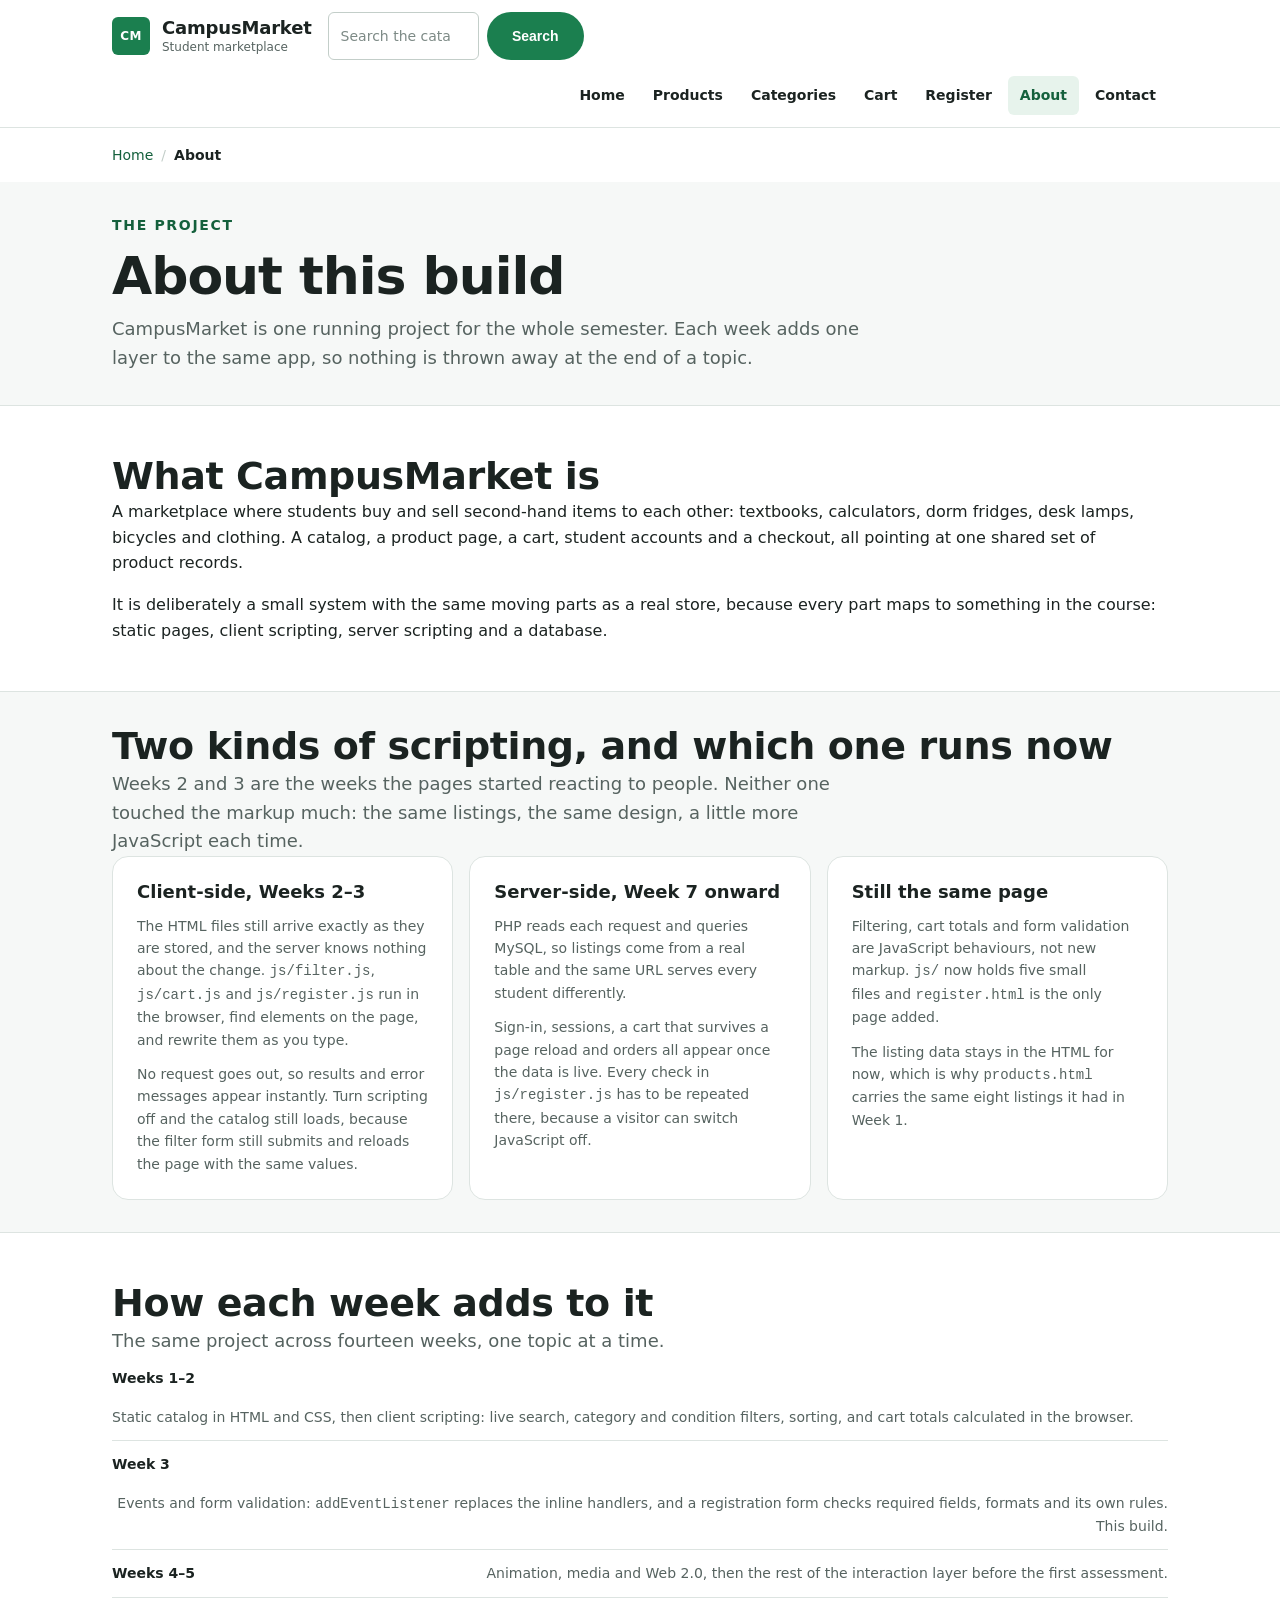
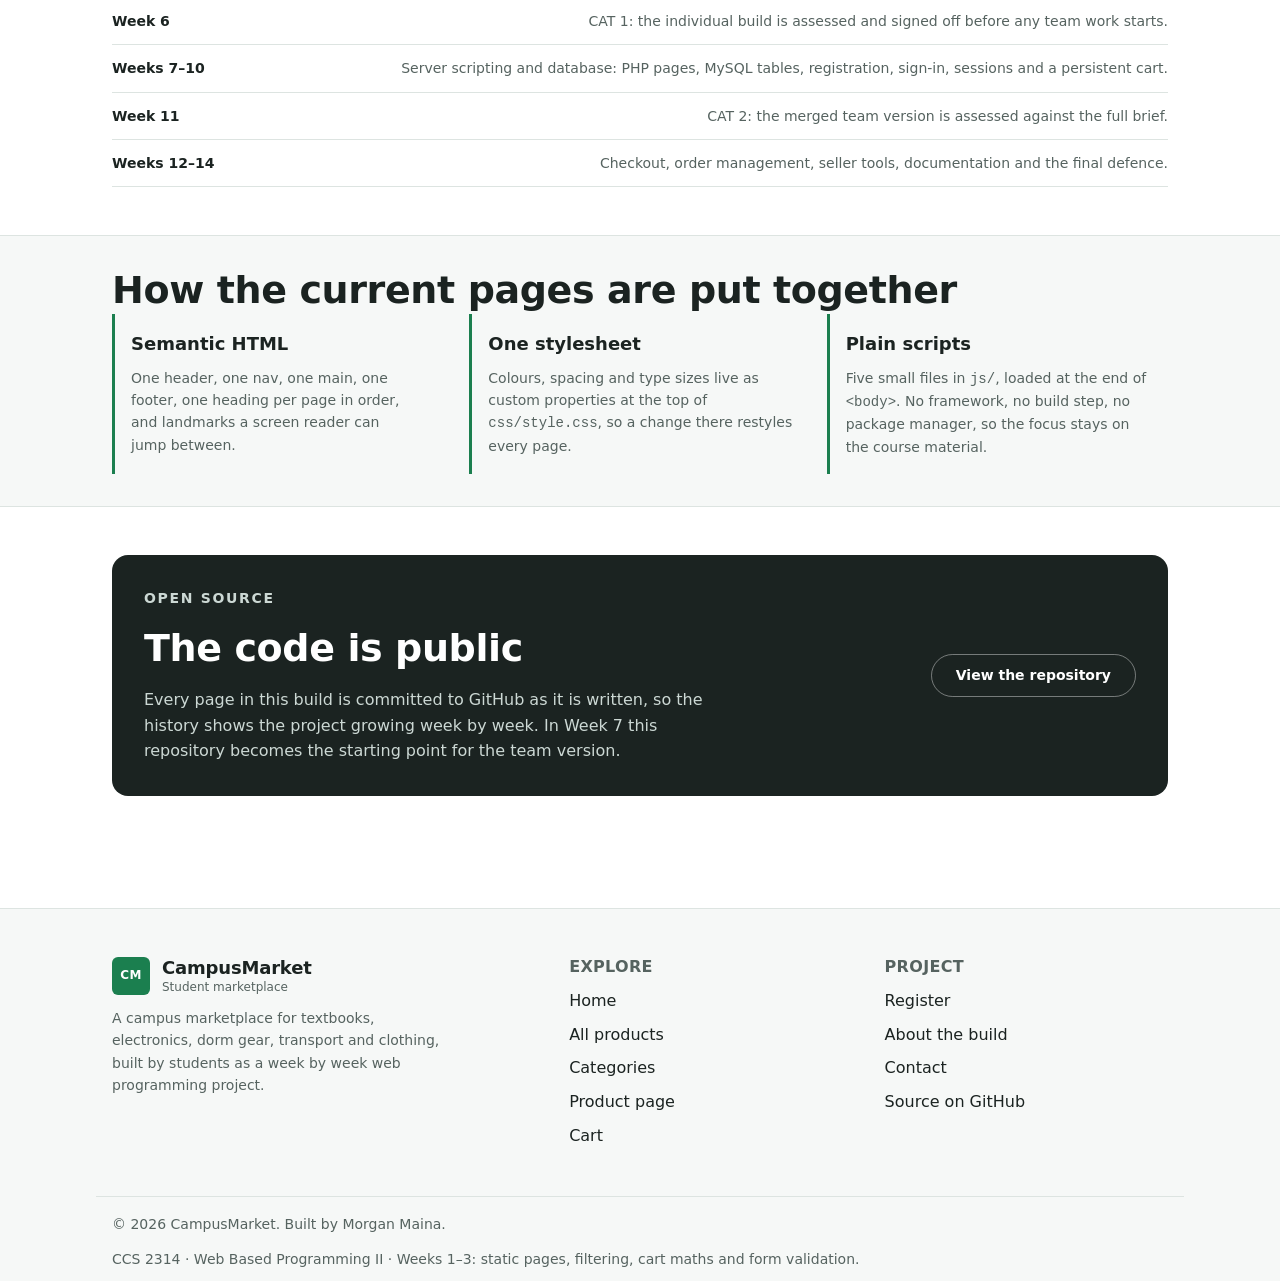
==== commit 89dc2d66: "CampusMarket: Week 3 events, addEventListener and form validation Third stage of the build. The page" ====
--- a/about.html
+++ b/about.html
@@ -32,6 +32,7 @@
           <li><a class="site-nav__link" href="products.html">Products</a></li>
           <li><a class="site-nav__link" href="products.html#categories">Categories</a></li>
           <li><a class="site-nav__link" href="cart.html">Cart</a></li>
+          <li><a class="site-nav__link" href="register.html">Register</a></li>
           <li><a class="site-nav__link" href="about.html" aria-current="page">About</a></li>
           <li><a class="site-nav__link" href="contact.html">Contact</a></li>
         </ul>
@@ -76,20 +77,20 @@
     <section class="section section--tight section--surface" aria-labelledby="static-title">
       <div class="container">
         <h2 id="static-title">Two kinds of scripting, and which one runs now</h2>
-        <p class="lead">Week 2 is the first week the pages do something on their own. The change is
-          a new layer, not a rewrite: the same eight listings, the same design, a little
-          JavaScript.</p>
+        <p class="lead">Weeks 2 and 3 are the weeks the pages started reacting to people. Neither
+          one touched the markup much: the same listings, the same design, a little more
+          JavaScript each time.</p>
 
         <div class="grid grid--3">
           <article class="card">
-            <h3 class="card__title">Client-side, Week 2</h3>
+            <h3 class="card__title">Client-side, Weeks 2&ndash;3</h3>
             <p class="card__text">The HTML files still arrive exactly as they are stored, and the
-              server knows nothing about the change. <code>js/filter.js</code> and
-              <code>js/cart.js</code> run in the browser, find elements on the page, and rewrite
-              them as you type.</p>
-            <p class="card__text">No request goes out, so the results appear instantly. Turn
-              scripting off and the catalog still loads, because the form still submits and
-              reloads the page with the same values.</p>
+              server knows nothing about the change. <code>js/filter.js</code>,
+              <code>js/cart.js</code> and <code>js/register.js</code> run in the browser, find
+              elements on the page, and rewrite them as you type.</p>
+            <p class="card__text">No request goes out, so results and error messages appear
+              instantly. Turn scripting off and the catalog still loads, because the filter form
+              still submits and reloads the page with the same values.</p>
           </article>
 
           <article class="card">
@@ -97,13 +98,15 @@
             <p class="card__text">PHP reads each request and queries MySQL, so listings come from
               a real table and the same URL serves every student differently.</p>
             <p class="card__text">Sign-in, sessions, a cart that survives a page reload and orders
-              all appear once the data is live.</p>
+              all appear once the data is live. Every check in <code>js/register.js</code> has to
+              be repeated there, because a visitor can switch JavaScript off.</p>
           </article>
 
           <article class="card">
             <h3 class="card__title">Still the same page</h3>
-            <p class="card__text">The filter, sorting and cart totals are JavaScript behaviours, not
-              new markup. This week added <code>js/</code> to the project and nothing else.</p>
+            <p class="card__text">Filtering, cart totals and form validation are JavaScript
+              behaviours, not new markup. <code>js/</code> now holds five small files and
+              <code>register.html</code> is the only page added.</p>
             <p class="card__text">The listing data stays in the HTML for now, which is why
               <code>products.html</code> carries the same eight listings it had in Week 1.</p>
           </article>
@@ -120,12 +123,18 @@
           <div>
             <dt>Weeks 1&ndash;2</dt>
             <dd>Static catalog in HTML and CSS, then client scripting: live search, category and
-              condition filters, sorting, and cart totals calculated in the browser. This build.</dd>
-          </div>
-          <div>
-            <dt>Weeks 3&ndash;5</dt>
-            <dd>More client scripting: form validation, working with strings and dates, and
-              finishing the interaction layer before the first assessment.</dd>
+              condition filters, sorting, and cart totals calculated in the browser.</dd>
+          </div>
+          <div>
+            <dt>Week 3</dt>
+            <dd>Events and form validation: <code>addEventListener</code> replaces the inline
+              handlers, and a registration form checks required fields, formats and its own
+              rules. This build.</dd>
+          </div>
+          <div>
+            <dt>Weeks 4&ndash;5</dt>
+            <dd>Animation, media and Web 2.0, then the rest of the interaction layer before the
+              first assessment.</dd>
           </div>
           <div>
             <dt>Week 6</dt>
@@ -164,7 +173,7 @@
           </div>
           <div class="promise">
             <p class="promise__title">Plain scripts</p>
-            <p class="promise__text">Four small files in <code>js/</code>, loaded at the end of
+            <p class="promise__text">Five small files in <code>js/</code>, loaded at the end of
               <code>&lt;body&gt;</code>. No framework, no build step, no package manager, so the
               focus stays on the course material.</p>
           </div>
@@ -209,12 +218,14 @@
           <li><a href="products.html">All products</a></li>
           <li><a href="products.html#categories">Categories</a></li>
           <li><a href="product.html">Product page</a></li>
+          <li><a href="cart.html">Cart</a></li>
         </ul>
       </nav>
 
       <nav aria-labelledby="footer-project">
         <h2 id="footer-project">Project</h2>
         <ul>
+          <li><a href="register.html">Register</a></li>
           <li><a href="about.html">About the build</a></li>
           <li><a href="contact.html">Contact</a></li>
           <li><a href="https://github.com/webstar2005/campusmarket-Morgan-Maina">Source on GitHub</a></li>
@@ -224,7 +235,7 @@
 
     <div class="container site-footer__bottom">
       <p>&copy; 2026 CampusMarket. Built by Morgan Maina.</p>
-      <p>CCS 2314 &middot; Web Based Programming II &middot; Weeks 1&ndash;2: static pages, plus client-side JavaScript.</p>
+      <p>CCS 2314 &middot; Web Based Programming II &middot; Weeks 1&ndash;3: static pages, filtering, cart maths and form validation.</p>
     </div>
   </footer>
 </body>
--- a/css/style.css
+++ b/css/style.css
@@ -14,6 +14,11 @@
   --color-accent-soft: #fbeee6;
   --color-info-soft: #e6eefb;
   --color-info-ink: #1b3a5c;
+  --color-danger: #b3261e;
+  --color-danger-soft: #fdecea;
+  --color-warn: #8a6d0b;
+  --color-success: #14603c;
+  --color-success-soft: #e7f3ec;
   --color-focus: #0b4f97;
   --color-on-dark: #ffffff;
   --color-on-dark-muted: #ccd8d4;
@@ -59,6 +64,10 @@
 
 * {
   margin: 0;
+}
+
+[hidden] {
+  display: none !important;
 }
 
 html {
@@ -981,6 +990,28 @@
   border-left-color: var(--color-accent);
 }
 
+.notice--danger {
+  background: var(--color-danger-soft);
+  border-color: var(--color-danger);
+  border-left-color: var(--color-danger);
+}
+
+.notice--danger .notice__title,
+.notice--danger li,
+.notice--danger a {
+  color: var(--color-danger);
+}
+
+.notice--success {
+  background: var(--color-success-soft);
+  border-color: var(--color-success);
+  border-left-color: var(--color-success);
+}
+
+.notice--success .notice__title {
+  color: var(--color-success);
+}
+
 .field {
   display: grid;
   gap: var(--space-2);
@@ -994,6 +1025,162 @@
 .field__hint {
   color: var(--color-ink-muted);
   font-size: 0.8125rem;
+}
+
+.field__meta {
+  color: var(--color-ink-soft);
+  font-size: 0.75rem;
+}
+
+.field__error {
+  display: flex;
+  gap: var(--space-2);
+  color: var(--color-danger);
+  font-size: 0.8125rem;
+  font-weight: 600;
+}
+
+.field__error::before {
+  content: "!";
+  flex: 0 0 auto;
+  width: 1.05rem;
+  height: 1.05rem;
+  border-radius: var(--radius-pill);
+  background: var(--color-danger);
+  color: var(--color-on-dark);
+  font-size: 0.75rem;
+  line-height: 1.05rem;
+  text-align: center;
+}
+
+.fieldset {
+  margin: 0;
+  padding: 0;
+  border: 0;
+}
+
+.fieldset > legend {
+  padding: 0;
+}
+
+.field[data-invalid] .input,
+.field[data-invalid] .select,
+.field[data-invalid] .textarea {
+  border-color: var(--color-danger);
+}
+
+.field[data-invalid] .input:focus,
+.field[data-invalid] .select:focus,
+.field[data-invalid] .textarea:focus {
+  border-color: var(--color-danger);
+}
+
+.input-group {
+  display: flex;
+  gap: var(--space-2);
+}
+
+.input-group .input {
+  flex: 1 1 auto;
+}
+
+.input-group__action {
+  flex: 0 0 auto;
+  white-space: nowrap;
+}
+
+.choice-row {
+  display: flex;
+  flex-wrap: wrap;
+  gap: var(--space-3) var(--space-5);
+}
+
+.choice {
+  display: flex;
+  gap: var(--space-2);
+  align-items: flex-start;
+  font-size: var(--step--1);
+  line-height: 1.4;
+  cursor: pointer;
+}
+
+.choice input {
+  width: 1.05rem;
+  height: 1.05rem;
+  margin-top: 0.15rem;
+  accent-color: var(--color-primary);
+}
+
+.error-list {
+  display: grid;
+  gap: var(--space-1);
+  padding-left: 1.25rem;
+  font-size: var(--step--1);
+}
+
+.error-list a {
+  color: inherit;
+}
+
+.strength {
+  display: grid;
+  grid-template-columns: 1fr auto;
+  gap: var(--space-2) var(--space-3);
+  align-items: center;
+  font-size: 0.8125rem;
+}
+
+.strength__bar {
+  height: 0.4rem;
+  border-radius: var(--radius-pill);
+  background: var(--color-surface-alt);
+  overflow: hidden;
+}
+
+.strength__fill {
+  display: block;
+  height: 100%;
+  width: 0;
+  border-radius: var(--radius-pill);
+  background: var(--color-danger);
+  transition: width var(--transition), background var(--transition);
+}
+
+.strength__bar[data-score="2"] .strength__fill {
+  width: 40%;
+  background: var(--color-accent);
+}
+
+.strength__bar[data-score="3"] .strength__fill {
+  width: 60%;
+  background: var(--color-warn);
+}
+
+.strength__bar[data-score="4"] .strength__fill {
+  width: 80%;
+  background: var(--color-primary);
+}
+
+.strength__bar[data-score="5"] .strength__fill {
+  width: 100%;
+  background: var(--color-success);
+}
+
+.strength__bar[data-score="1"] .strength__fill {
+  width: 20%;
+}
+
+.strength__text {
+  color: var(--color-ink-muted);
+  font-weight: 600;
+}
+
+.details {
+  display: grid;
+  gap: var(--space-3);
+  margin-top: var(--space-4);
+  padding-top: var(--space-4);
+  border-top: 1px solid var(--color-border);
 }
 
 .input,
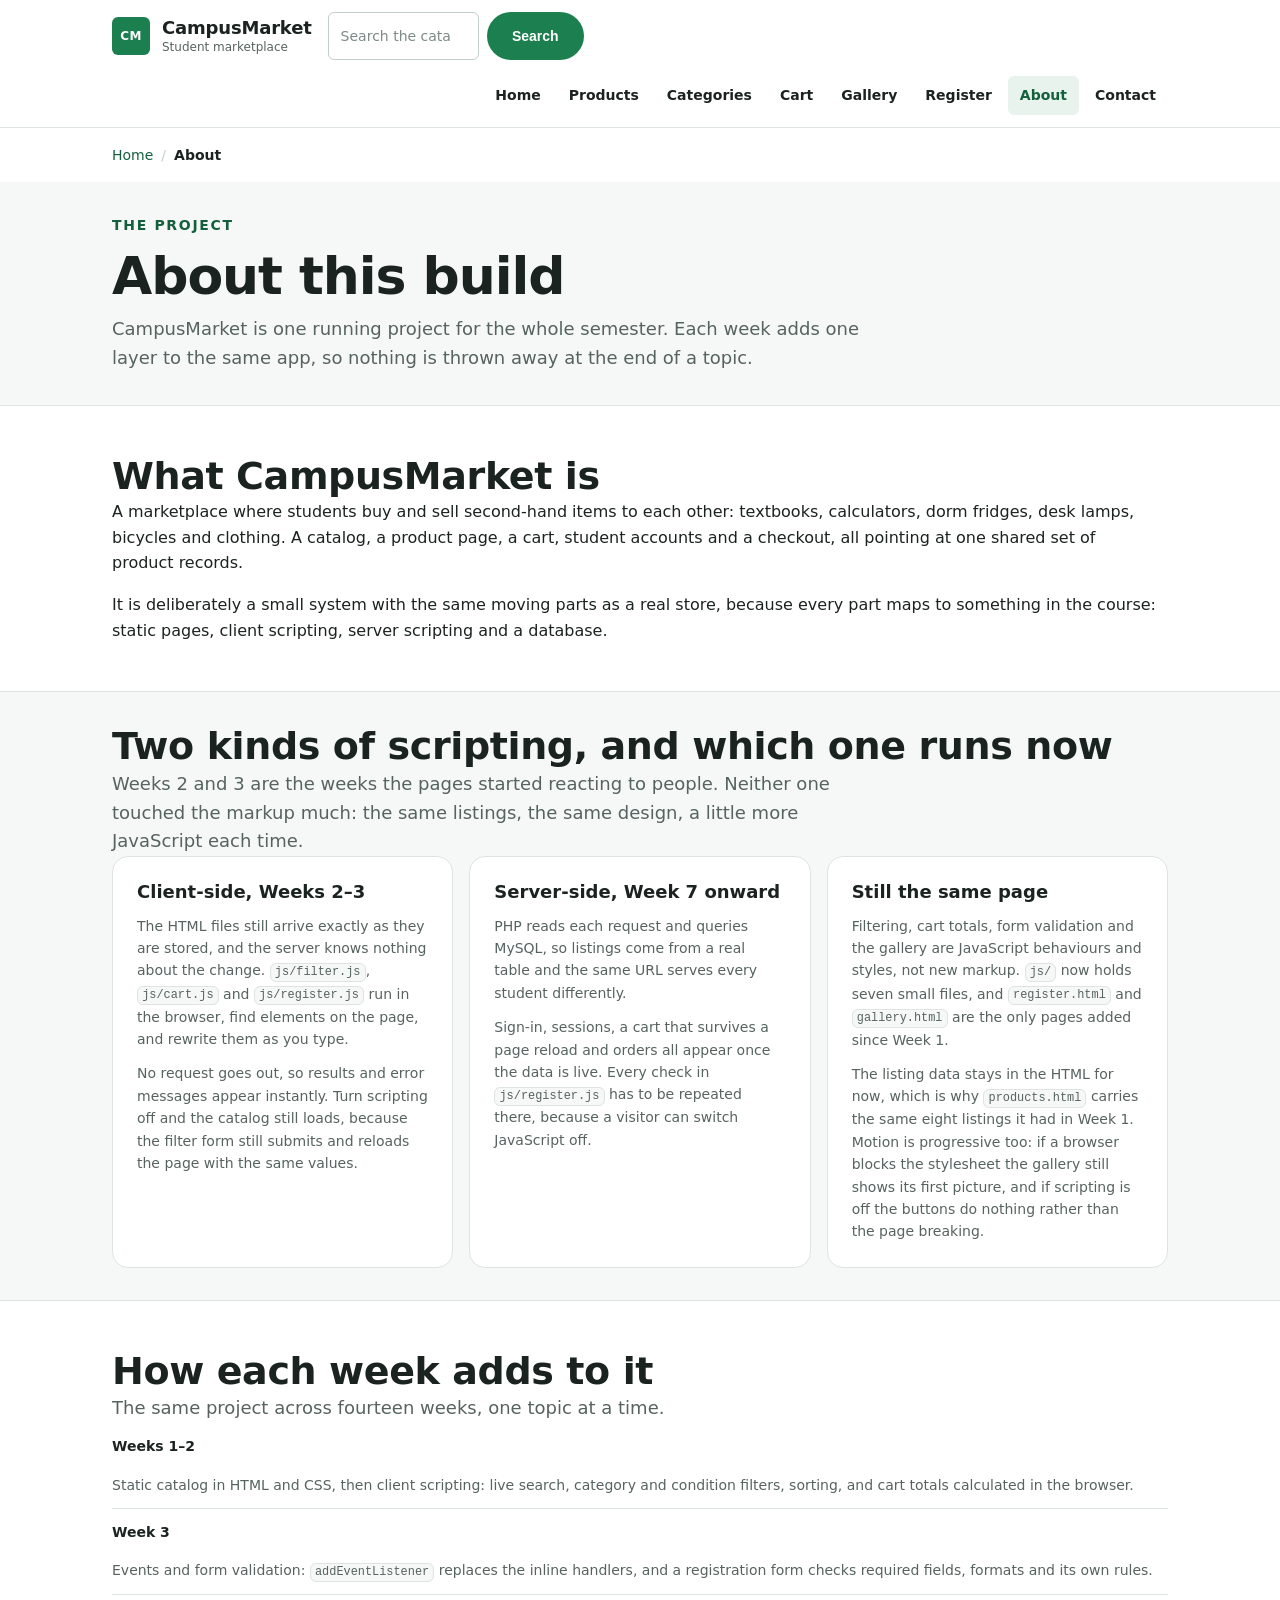
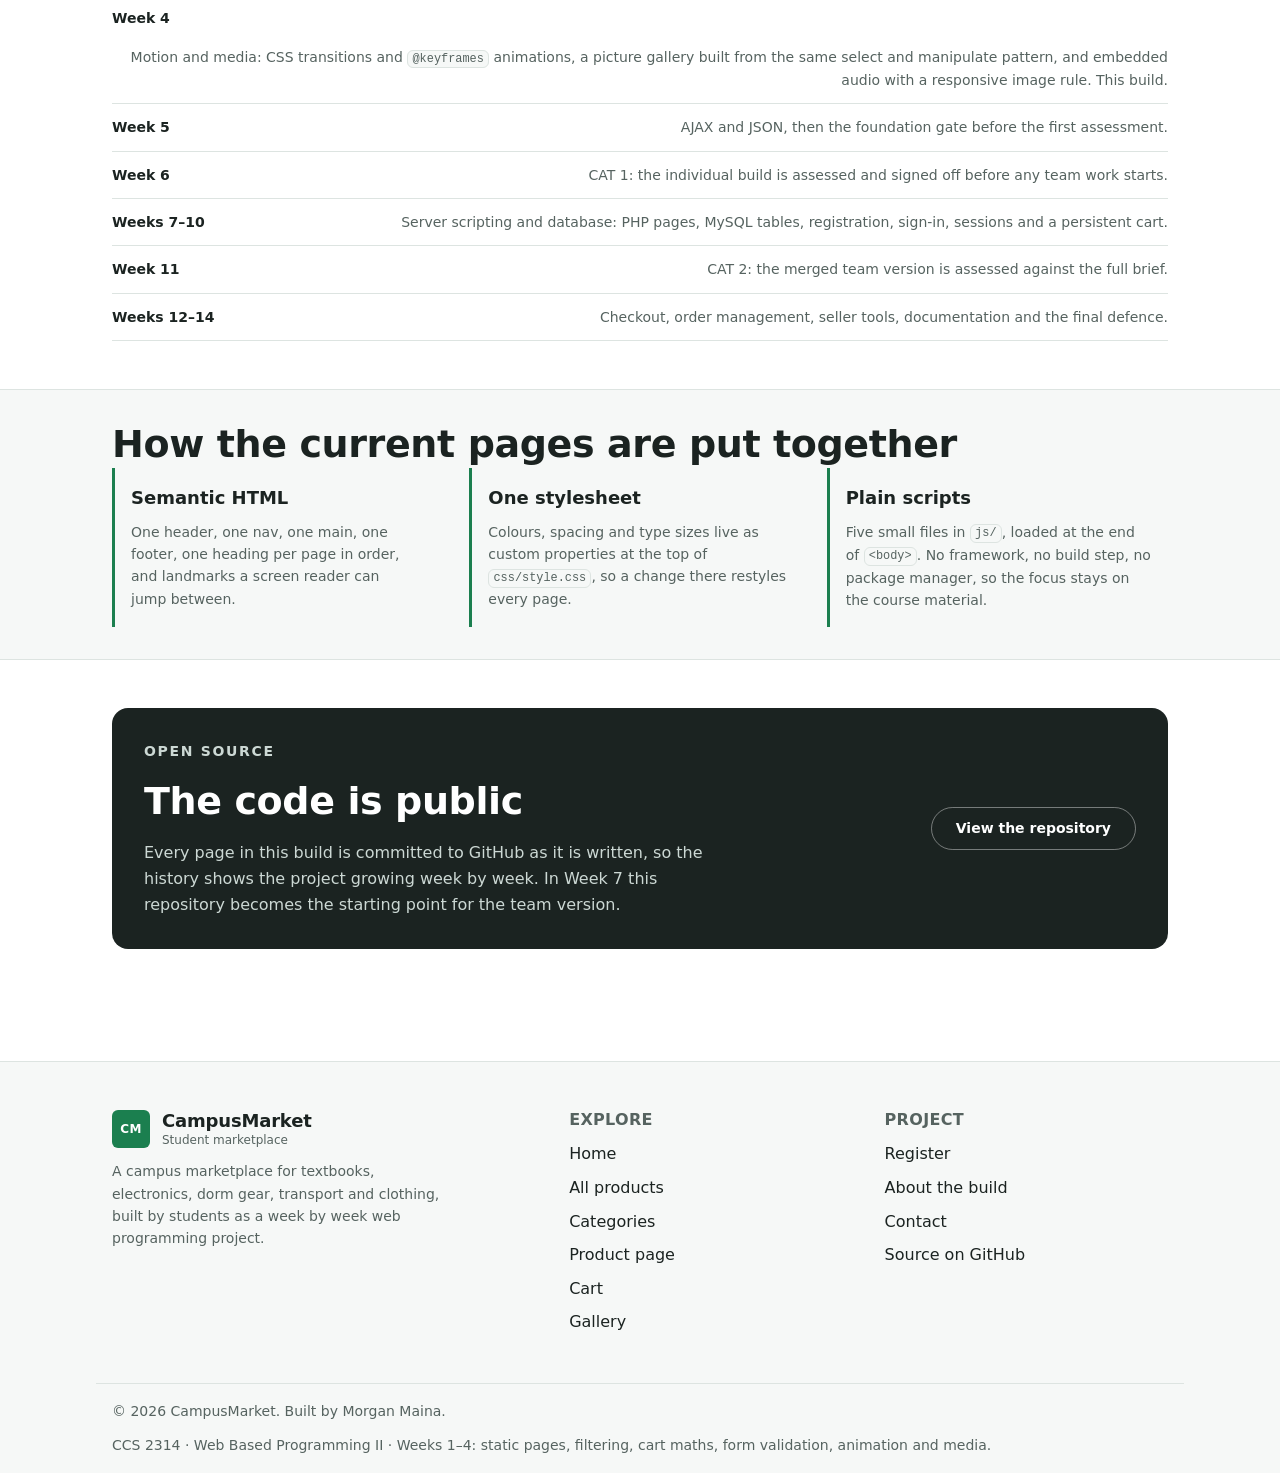
==== commit 07879352: "CampusMarket: Week 4 animation, media, and the gallery Fourth stage of the build. The catalogue now " ====
--- a/about.html
+++ b/about.html
@@ -32,6 +32,7 @@
           <li><a class="site-nav__link" href="products.html">Products</a></li>
           <li><a class="site-nav__link" href="products.html#categories">Categories</a></li>
           <li><a class="site-nav__link" href="cart.html">Cart</a></li>
+          <li><a class="site-nav__link" href="gallery.html">Gallery</a></li>
           <li><a class="site-nav__link" href="register.html">Register</a></li>
           <li><a class="site-nav__link" href="about.html" aria-current="page">About</a></li>
           <li><a class="site-nav__link" href="contact.html">Contact</a></li>
@@ -104,11 +105,15 @@
 
           <article class="card">
             <h3 class="card__title">Still the same page</h3>
-            <p class="card__text">Filtering, cart totals and form validation are JavaScript
-              behaviours, not new markup. <code>js/</code> now holds five small files and
-              <code>register.html</code> is the only page added.</p>
+            <p class="card__text">Filtering, cart totals, form validation and the gallery are
+              JavaScript behaviours and styles, not new markup. <code>js/</code> now holds
+              seven small files, and <code>register.html</code> and <code>gallery.html</code>
+              are the only pages added since Week 1.</p>
             <p class="card__text">The listing data stays in the HTML for now, which is why
-              <code>products.html</code> carries the same eight listings it had in Week 1.</p>
+              <code>products.html</code> carries the same eight listings it had in Week 1.
+              Motion is progressive too: if a browser blocks the stylesheet the gallery
+              still shows its first picture, and if scripting is off the buttons do nothing
+              rather than the page breaking.</p>
           </article>
         </div>
       </div>
@@ -129,12 +134,17 @@
             <dt>Week 3</dt>
             <dd>Events and form validation: <code>addEventListener</code> replaces the inline
               handlers, and a registration form checks required fields, formats and its own
-              rules. This build.</dd>
-          </div>
-          <div>
-            <dt>Weeks 4&ndash;5</dt>
-            <dd>Animation, media and Web 2.0, then the rest of the interaction layer before the
-              first assessment.</dd>
+              rules.</dd>
+          </div>
+          <div>
+            <dt>Week 4</dt>
+            <dd>Motion and media: CSS transitions and <code>@keyframes</code> animations, a
+              picture gallery built from the same select and manipulate pattern, and embedded
+              audio with a responsive image rule. This build.</dd>
+          </div>
+          <div>
+            <dt>Week 5</dt>
+            <dd>AJAX and JSON, then the foundation gate before the first assessment.</dd>
           </div>
           <div>
             <dt>Week 6</dt>
@@ -219,6 +229,7 @@
           <li><a href="products.html#categories">Categories</a></li>
           <li><a href="product.html">Product page</a></li>
           <li><a href="cart.html">Cart</a></li>
+          <li><a href="gallery.html">Gallery</a></li>
         </ul>
       </nav>
 
@@ -235,7 +246,7 @@
 
     <div class="container site-footer__bottom">
       <p>&copy; 2026 CampusMarket. Built by Morgan Maina.</p>
-      <p>CCS 2314 &middot; Web Based Programming II &middot; Weeks 1&ndash;3: static pages, filtering, cart maths and form validation.</p>
+      <p>CCS 2314 &middot; Web Based Programming II &middot; Weeks 1&ndash;4: static pages, filtering, cart maths, form validation, animation and media.</p>
     </div>
   </footer>
 </body>
--- a/css/style.css
+++ b/css/style.css
@@ -54,6 +54,12 @@
   --container: 68rem;
   --measure: 66ch;
   --transition: 160ms ease;
+
+  --duration-fast: 120ms;
+  --duration-base: 200ms;
+  --duration-slow: 420ms;
+  --ease-out: cubic-bezier(0.22, 1, 0.36, 1);
+  --ease-settle: cubic-bezier(0.34, 1.4, 0.64, 1);
 }
 
 *,
@@ -84,6 +90,14 @@
   *::before,
   *::after {
     transition-duration: 0.01ms !important;
+    animation-duration: 0.01ms !important;
+    animation-iteration-count: 1 !important;
+    scroll-behavior: auto !important;
+  }
+
+  .live-dot,
+  .badge--saved {
+    animation: none !important;
   }
 }
 
@@ -103,10 +117,15 @@
 }
 
 img,
-svg {
+svg,
+video {
   display: block;
   max-width: 100%;
   height: auto;
+}
+
+audio {
+  max-width: 100%;
 }
 
 a {
@@ -182,10 +201,6 @@
   color: var(--color-primary-strong);
 }
 
-.text-muted {
-  color: var(--color-ink-muted);
-}
-
 .container {
   width: 100%;
   max-width: var(--container);
@@ -231,10 +246,6 @@
   gap: var(--space-4);
 }
 
-.grid--2 {
-  grid-template-columns: repeat(auto-fit, minmax(17rem, 1fr));
-}
-
 .grid--3 {
   grid-template-columns: repeat(auto-fit, minmax(15rem, 1fr));
 }
@@ -281,6 +292,13 @@
   padding-block: var(--space-4);
   color: var(--color-ink-muted);
   font-size: var(--step--1);
+}
+
+.results-bar p {
+  display: flex;
+  align-items: center;
+  gap: var(--space-2);
+  margin: 0;
 }
 
 .filters {
@@ -629,6 +647,21 @@
   font-size: var(--step-1);
 }
 
+.card__body {
+  display: grid;
+  gap: var(--space-2);
+  padding: var(--space-5);
+}
+
+code {
+  padding: 0.1em 0.35em;
+  border: 1px solid var(--color-border);
+  border-radius: var(--radius-sm);
+  background: var(--color-surface);
+  font-family: "Cascadia Mono", Consolas, "Courier New", monospace;
+  font-size: 0.85em;
+}
+
 .card__text {
   color: var(--color-ink-muted);
   font-size: var(--step--1);
@@ -697,11 +730,6 @@
 .chip--primary {
   background: var(--color-primary-soft);
   color: var(--color-primary-strong);
-}
-
-.chip--info {
-  background: var(--color-info-soft);
-  color: var(--color-info-ink);
 }
 
 .chip--sale {
@@ -777,14 +805,6 @@
   letter-spacing: -0.01em;
 }
 
-.price__was {
-  margin-inline-end: var(--space-2);
-  color: var(--color-ink-soft);
-  font-size: var(--step--1);
-  font-weight: 500;
-  text-decoration: line-through;
-}
-
 .product-layout {
   display: grid;
   gap: var(--space-6);
@@ -802,11 +822,6 @@
   gap: var(--space-2);
 }
 
-.media--large {
-  aspect-ratio: 1 / 1;
-  font-size: var(--step-0);
-  letter-spacing: 0.12em;
-}
 
 .buy-box {
   position: sticky;
@@ -1335,3 +1350,236 @@
   color: var(--color-ink-muted);
   font-size: var(--step--1);
 }
+
+.live-dot {
+  display: inline-block;
+  width: 0.5rem;
+  height: 0.5rem;
+  border-radius: var(--radius-pill);
+  background: var(--color-primary);
+  animation: pulse-live 2.2s var(--ease-out) infinite;
+}
+
+@keyframes pulse-live {
+  0%,
+  100% {
+    box-shadow: 0 0 0 0 rgba(27, 127, 79, 0.45);
+  }
+
+  50% {
+    box-shadow: 0 0 0 7px rgba(27, 127, 79, 0);
+  }
+}
+
+
+.product-figure {
+  position: relative;
+  overflow: hidden;
+  border: 1px solid var(--color-border);
+  border-radius: var(--radius-lg);
+  background: var(--color-surface-alt);
+}
+
+.product-figure img {
+  width: 100%;
+  aspect-ratio: 4 / 3;
+}
+
+.badge {
+  display: inline-flex;
+  align-items: center;
+  gap: var(--space-1);
+  padding: 0.2rem 0.7rem;
+  border-radius: var(--radius-pill);
+  font-size: 0.7rem;
+  font-weight: 700;
+  letter-spacing: 0.05em;
+  text-transform: uppercase;
+}
+
+.badge--saved {
+  position: absolute;
+  inset-block-start: var(--space-3);
+  inset-inline-end: var(--space-3);
+  background: var(--color-success-soft);
+  color: var(--color-success);
+  animation: pop-in var(--duration-slow) var(--ease-settle) both;
+}
+
+@keyframes pop-in {
+  0% {
+    opacity: 0;
+    transform: scale(0.75);
+  }
+
+  60% {
+    opacity: 1;
+    transform: scale(1.08);
+  }
+
+  100% {
+    opacity: 1;
+    transform: scale(1);
+  }
+}
+
+.gallery {
+  display: grid;
+  gap: var(--space-4);
+}
+
+.gallery__frame {
+  overflow: hidden;
+  border: 1px solid var(--color-border);
+  border-radius: var(--radius-lg);
+  background: var(--color-surface-alt);
+}
+
+.gallery__slide {
+  display: none;
+}
+
+.gallery__slide.is-active {
+  display: block;
+  animation: slide-in var(--duration-slow) var(--ease-out) both;
+}
+
+.gallery__slide img {
+  width: 100%;
+  aspect-ratio: 4 / 3;
+  object-fit: cover;
+}
+
+@keyframes slide-in {
+  from {
+    opacity: 0;
+    transform: scale(1.02);
+  }
+
+  to {
+    opacity: 1;
+    transform: none;
+  }
+}
+
+.gallery__caption {
+  display: grid;
+  gap: var(--space-1);
+  padding: var(--space-4);
+  border: 1px solid var(--color-border);
+  border-radius: var(--radius);
+  background: var(--color-bg);
+}
+
+.gallery__caption-body.is-refreshing {
+  animation: caption-in var(--duration-slow) var(--ease-out) both;
+}
+
+@keyframes caption-in {
+  from {
+    opacity: 0;
+    transform: translateY(8px);
+  }
+
+  to {
+    opacity: 1;
+    transform: none;
+  }
+}
+
+.gallery__controls {
+  display: flex;
+  flex-wrap: wrap;
+  align-items: center;
+  justify-content: space-between;
+  gap: var(--space-3);
+}
+
+.gallery__nav {
+  display: flex;
+  gap: var(--space-2);
+}
+
+.gallery__dots {
+  display: flex;
+  align-items: center;
+  gap: var(--space-2);
+  margin: 0;
+  padding: 0;
+  list-style: none;
+}
+
+.gallery__dot {
+  width: 0.625rem;
+  height: 0.625rem;
+  padding: 0;
+  border: 1px solid var(--color-border-strong);
+  border-radius: var(--radius-pill);
+  background: var(--color-bg);
+  cursor: pointer;
+  transition: width var(--duration-base) var(--ease-settle),
+    background-color var(--duration-base) var(--ease-out),
+    border-color var(--duration-base) var(--ease-out);
+}
+
+.gallery__dot[aria-current="true"] {
+  width: 1.875rem;
+  border-color: var(--color-primary);
+  background: var(--color-primary);
+}
+
+
+.player {
+  display: grid;
+  gap: var(--space-2);
+  padding: var(--space-4);
+  border: 1px solid var(--color-border);
+  border-radius: var(--radius);
+  background: var(--color-surface);
+}
+
+.player audio {
+  width: 100%;
+}
+
+.media-note {
+  color: var(--color-ink-muted);
+  font-size: var(--step--1);
+}
+
+.star-row {
+  display: inline-flex;
+  gap: 0.1rem;
+  color: var(--color-warn);
+  font-size: var(--step--1);
+  letter-spacing: 0.05em;
+}
+
+@media (hover: hover) and (pointer: fine) {
+  .product-card {
+    transition: transform var(--duration-base) var(--ease-out),
+      box-shadow var(--duration-base) var(--ease-out);
+  }
+
+  .product-card:hover,
+  .product-card:focus-within {
+    transform: translateY(-6px);
+  }
+
+  .product-card:hover {
+    box-shadow: var(--shadow-lg);
+  }
+
+  .btn:hover {
+    transform: translateY(-2px);
+  }
+
+  .btn:active {
+    transform: translateY(1px);
+  }
+
+  .gallery__dot:hover {
+    border-color: var(--color-primary);
+    background: var(--color-primary-soft);
+  }
+}
